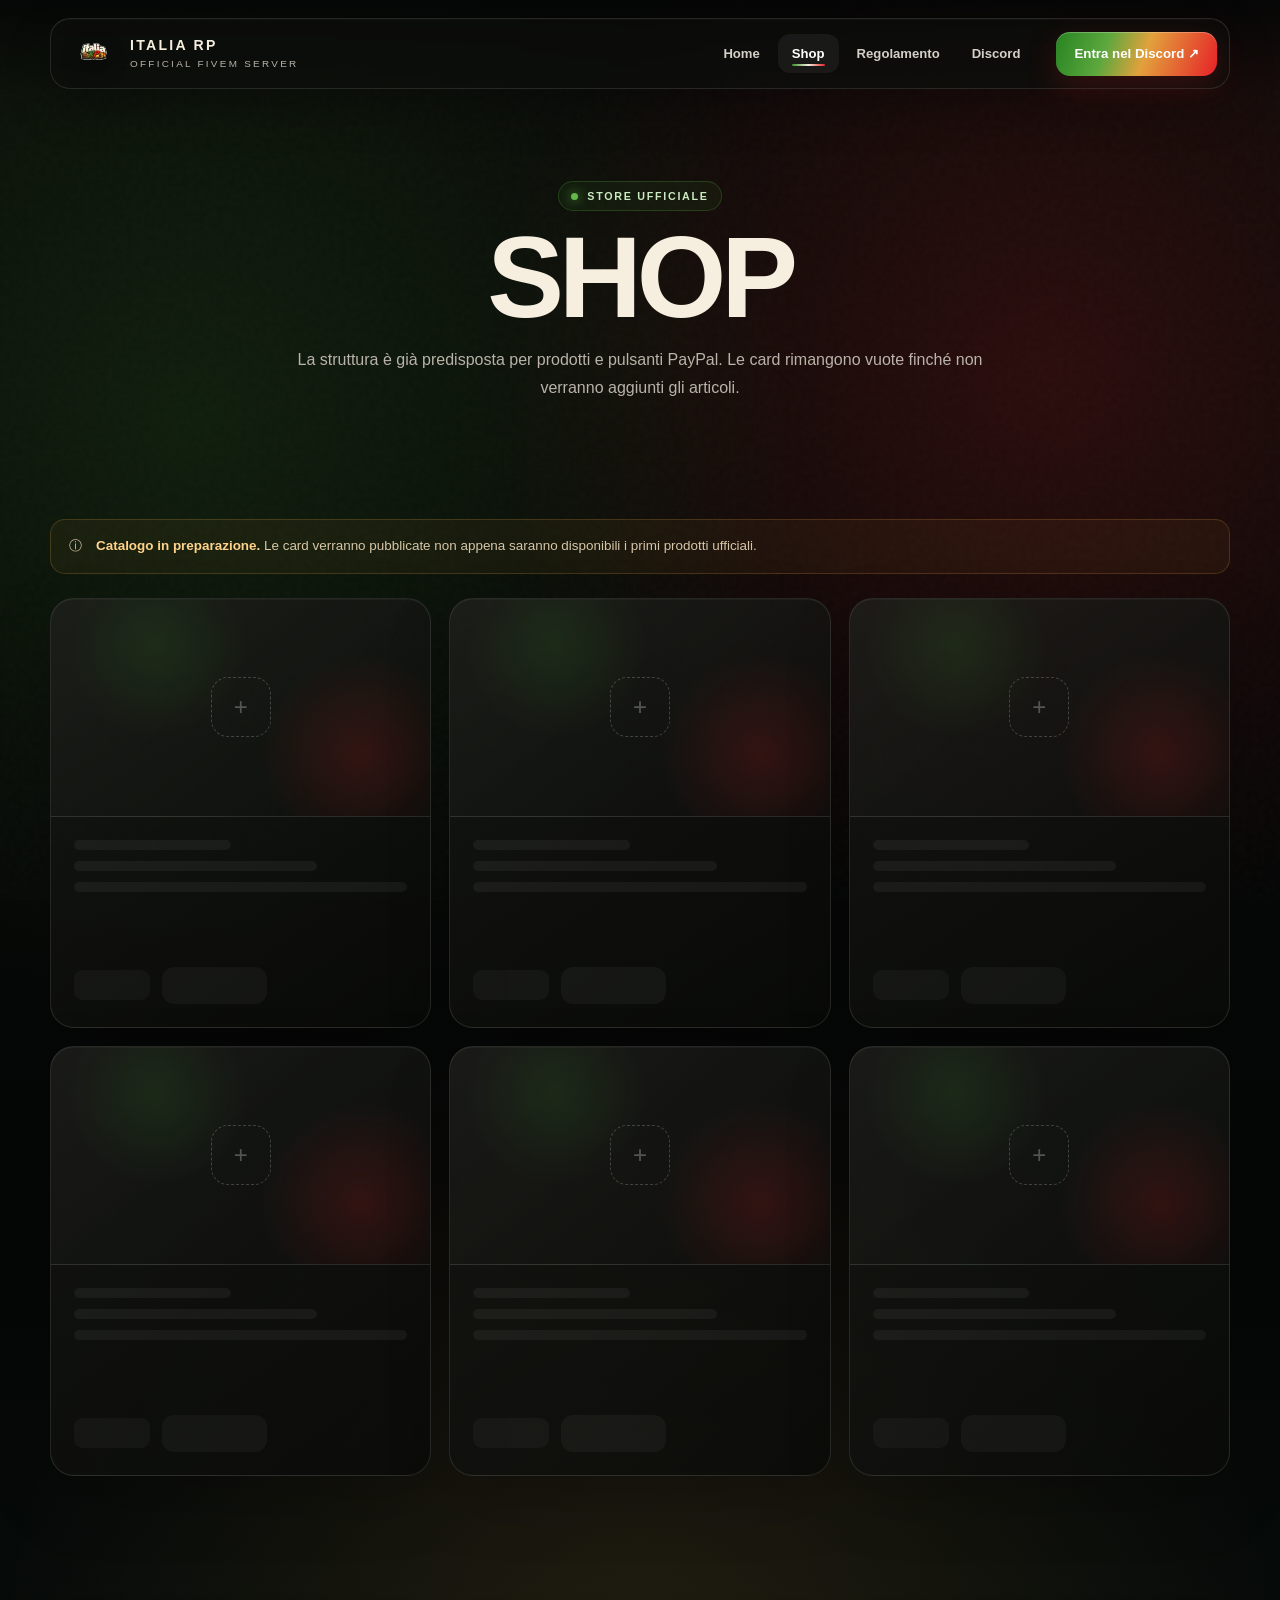
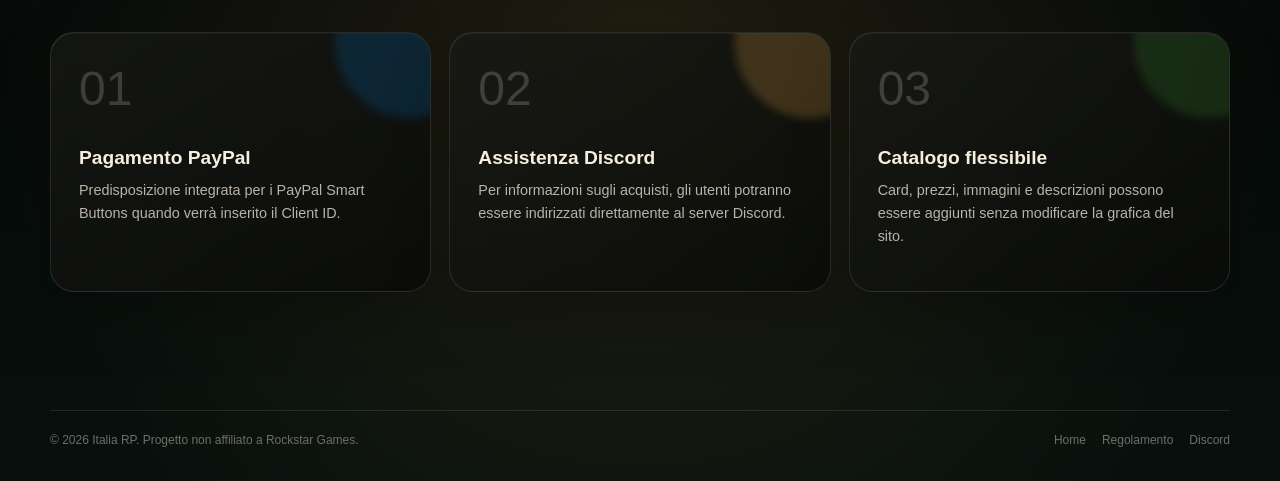
==== shop.html @ f00fcd27 "Add files via upload" ====
<!doctype html>
<html lang="it">
<head>
  <meta charset="utf-8"><meta name="viewport" content="width=device-width, initial-scale=1"><meta name="theme-color" content="#090a08">
  <meta name="description" content="Shop ufficiale Italia RP."><title>Shop — Italia RP</title>
  <link rel="icon" href="assets/img/favicon.png"><link rel="stylesheet" href="assets/css/style.css">
</head>
<body>
  <div class="noise"></div><div class="particles" data-particles></div>
  <header class="site-header"><div class="container"><nav class="navbar" aria-label="Navigazione principale">
    <a class="brand" href="index.html"><img src="assets/img/favicon.png" alt="Logo Italia RP"><span class="brand-copy"><strong>ITALIA RP</strong><span>Official FiveM Server</span></span></a>
    <div class="nav-links" data-nav-links><a class="nav-link" href="index.html">Home</a><a class="nav-link active" href="shop.html">Shop</a><a class="nav-link" href="regolamento.html">Regolamento</a><a class="nav-link" href="discord.html">Discord</a></div>
    <a class="nav-cta" data-discord-link href="#">Entra nel Discord ↗</a><button class="menu-button" data-menu-button aria-label="Apri menu" aria-expanded="false">☰</button>
  </nav></div></header>

  <main>
    <section class="page-hero"><div class="container reveal visible"><div class="eyebrow">Store ufficiale</div><h1>Shop</h1><p>La struttura è già predisposta per prodotti e pulsanti PayPal. Le card rimangono vuote finché non verranno aggiunti gli articoli.</p></div></section>
    <section class="section-tight"><div class="container">
      <div class="notice reveal"><span>ⓘ</span><div><strong>Catalogo in preparazione.</strong> Le card verranno pubblicate non appena saranno disponibili i primi prodotti ufficiali.</div></div>
      <div class="shop-grid" data-shop-grid></div>
    </div></section>
    <section class="section"><div class="container"><div class="card-grid">
      <article class="info-card reveal" style="--accent:rgba(0,112,186,.22)"><span class="number">01</span><h3>Pagamento PayPal</h3><p>Predisposizione integrata per i PayPal Smart Buttons quando verrà inserito il Client ID.</p></article>
      <article class="info-card reveal" style="--accent:rgba(227,164,68,.22)"><span class="number">02</span><h3>Assistenza Discord</h3><p>Per informazioni sugli acquisti, gli utenti potranno essere indirizzati direttamente al server Discord.</p></article>
      <article class="info-card reveal" style="--accent:rgba(61,143,45,.22)"><span class="number">03</span><h3>Catalogo flessibile</h3><p>Card, prezzi, immagini e descrizioni possono essere aggiunti senza modificare la grafica del sito.</p></article>
    </div></div></section>
  </main>

  <footer class="footer"><div class="container footer-inner"><span>© <span data-year></span> Italia RP. Progetto non affiliato a Rockstar Games.</span><div class="footer-links"><a href="index.html">Home</a><a href="regolamento.html">Regolamento</a><a data-discord-link href="#">Discord</a></div></div></footer>
  <script src="assets/js/config.js"></script><script src="assets/js/shop-data.js"></script><script src="assets/js/shop.js"></script><script src="assets/js/main.js"></script>
</body>
</html>
---- assets/css/style.css ----
:root {
  --bg: #050606;
  --bg-soft: #0c0d0b;
  --panel: rgba(19, 20, 17, 0.78);
  --panel-strong: rgba(12, 13, 11, 0.94);
  --cream: #f6eedf;
  --muted: #b9b3a9;
  --green: #3d8f2d;
  --green-light: #62b84a;
  --red: #e42327;
  --red-light: #ff4d4f;
  --gold: #e3a444;
  --gold-light: #ffd38a;
  --line: rgba(255, 255, 255, 0.11);
  --line-strong: rgba(255, 255, 255, 0.18);
  --shadow: 0 28px 80px rgba(0, 0, 0, 0.45);
  --radius: 24px;
  --max: 1180px;
}

* { box-sizing: border-box; }
html { scroll-behavior: smooth; }
body {
  margin: 0;
  min-height: 100vh;
  color: var(--cream);
  background:
    radial-gradient(circle at 15% 20%, rgba(61, 143, 45, 0.16), transparent 31%),
    radial-gradient(circle at 82% 18%, rgba(228, 35, 39, 0.16), transparent 28%),
    radial-gradient(circle at 50% 80%, rgba(227, 164, 68, 0.12), transparent 36%),
    linear-gradient(180deg, #090a08 0%, #050606 58%, #07100d 100%);
  font-family: Inter, ui-sans-serif, -apple-system, BlinkMacSystemFont, "Segoe UI", sans-serif;
  overflow-x: hidden;
}

body::before {
  content: "";
  position: fixed;
  inset: 0;
  pointer-events: none;
  z-index: -3;
  opacity: 0.16;
  background-image:
    linear-gradient(rgba(255,255,255,.022) 1px, transparent 1px),
    linear-gradient(90deg, rgba(255,255,255,.018) 1px, transparent 1px);
  background-size: 62px 62px;
  mask-image: linear-gradient(to bottom, #000, transparent 92%);
}

a { color: inherit; text-decoration: none; }
button, a { -webkit-tap-highlight-color: transparent; }
img { max-width: 100%; display: block; }

.noise {
  position: fixed;
  inset: 0;
  z-index: -1;
  pointer-events: none;
  opacity: 0.18;
  background-image: url("data:image/svg+xml,%3Csvg viewBox='0 0 180 180' xmlns='http://www.w3.org/2000/svg'%3E%3Cfilter id='n'%3E%3CfeTurbulence type='fractalNoise' baseFrequency='.82' numOctaves='3' stitchTiles='stitch'/%3E%3C/filter%3E%3Crect width='100%25' height='100%25' filter='url(%23n)' opacity='.13'/%3E%3C/svg%3E");
}

.particles {
  position: fixed;
  inset: 0;
  overflow: hidden;
  pointer-events: none;
  z-index: -2;
}

.particle {
  position: absolute;
  width: var(--size);
  height: var(--size);
  left: var(--left);
  top: 110%;
  border-radius: 50%;
  opacity: 0;
  filter: blur(.2px);
  background: var(--color);
  box-shadow: 0 0 18px var(--color);
  animation: floatParticle var(--duration) linear var(--delay) infinite;
}

@keyframes floatParticle {
  0% { transform: translate3d(0, 0, 0) scale(.55); opacity: 0; }
  10% { opacity: .42; }
  74% { opacity: .26; }
  100% { transform: translate3d(var(--drift), -125vh, 0) scale(1.1); opacity: 0; }
}

.container {
  width: min(calc(100% - 36px), var(--max));
  margin: 0 auto;
}

.site-header {
  position: sticky;
  top: 0;
  z-index: 50;
  padding: 18px 0 0;
  background: linear-gradient(to bottom, rgba(5,6,6,.9), rgba(5,6,6,.35), transparent);
  backdrop-filter: blur(12px);
}

.navbar {
  display: flex;
  align-items: center;
  gap: 22px;
  min-height: 68px;
  padding: 10px 12px 10px 18px;
  border: 1px solid var(--line);
  border-radius: 20px;
  background: rgba(13, 14, 12, 0.82);
  box-shadow: 0 18px 44px rgba(0,0,0,.28), inset 0 1px rgba(255,255,255,.03);
}

.brand {
  display: flex;
  align-items: center;
  gap: 12px;
  min-width: max-content;
}

.brand img {
  width: 49px;
  height: 49px;
  object-fit: contain;
  filter: drop-shadow(0 8px 10px rgba(0,0,0,.42));
}

.brand-copy strong {
  display: block;
  font-size: .88rem;
  letter-spacing: .16em;
  line-height: 1.1;
}

.brand-copy span {
  display: block;
  margin-top: 4px;
  color: var(--muted);
  font-size: .62rem;
  letter-spacing: .23em;
  text-transform: uppercase;
}

.nav-links {
  display: flex;
  align-items: center;
  justify-content: flex-end;
  gap: 4px;
  margin-left: auto;
}

.nav-link {
  position: relative;
  padding: 12px 14px;
  color: #d5d0c7;
  font-size: .82rem;
  font-weight: 700;
  border-radius: 12px;
  transition: .22s ease;
}

.nav-link:hover, .nav-link.active {
  color: white;
  background: rgba(255,255,255,.055);
}

.nav-link.active::after {
  content: "";
  position: absolute;
  left: 14px;
  right: 14px;
  bottom: 7px;
  height: 2px;
  border-radius: 999px;
  background: linear-gradient(90deg, var(--green), var(--cream), var(--red));
}

.nav-cta, .button-primary {
  display: inline-flex;
  align-items: center;
  justify-content: center;
  gap: 9px;
  min-height: 44px;
  padding: 0 18px;
  border: 0;
  border-radius: 14px;
  color: #fff;
  font-weight: 800;
  font-size: .83rem;
  background: linear-gradient(110deg, #278321 0%, #5ca83e 31%, #e2a13c 55%, #e62128 100%);
  box-shadow: 0 10px 32px rgba(228,35,39,.2), inset 0 1px rgba(255,255,255,.25);
  cursor: pointer;
  transition: transform .22s ease, filter .22s ease, box-shadow .22s ease;
}

.nav-cta:hover, .button-primary:hover {
  transform: translateY(-2px);
  filter: saturate(1.12) brightness(1.06);
  box-shadow: 0 15px 38px rgba(228,35,39,.25), 0 8px 24px rgba(61,143,45,.16);
}

.menu-button {
  display: none;
  margin-left: auto;
  width: 44px;
  height: 44px;
  border: 1px solid var(--line);
  border-radius: 13px;
  color: white;
  background: rgba(255,255,255,.05);
  cursor: pointer;
}

.hero {
  min-height: 690px;
  display: grid;
  align-items: center;
  padding: 74px 0 76px;
}

.hero-grid {
  display: grid;
  grid-template-columns: 1.03fr .97fr;
  align-items: center;
  gap: 70px;
}

.eyebrow {
  display: inline-flex;
  align-items: center;
  gap: 9px;
  width: max-content;
  margin-bottom: 19px;
  padding: 8px 12px;
  border-radius: 999px;
  border: 1px solid rgba(98,184,74,.24);
  color: #cbe9c2;
  background: rgba(61,143,45,.09);
  text-transform: uppercase;
  letter-spacing: .16em;
  font-size: .67rem;
  font-weight: 800;
}

.eyebrow::before {
  content: "";
  width: 7px;
  height: 7px;
  border-radius: 50%;
  background: var(--green-light);
  box-shadow: 0 0 12px var(--green-light);
}

.hero h1, .page-hero h1 {
  margin: 0;
  text-transform: uppercase;
  letter-spacing: -.045em;
  font-family: Impact, Haettenschweiler, "Arial Narrow Bold", sans-serif;
  font-size: clamp(4rem, 8.4vw, 7.8rem);
  line-height: .82;
}

.hero h1 .italia {
  display: block;
  color: var(--cream);
  text-shadow: 0 5px 0 rgba(0,0,0,.35), 0 0 42px rgba(246,238,223,.09);
}

.hero h1 .roleplay {
  display: block;
  width: max-content;
  margin-top: 12px;
  color: transparent;
  background: linear-gradient(96deg, var(--green-light) 0 35%, var(--gold-light) 48%, var(--red-light) 64% 100%);
  -webkit-background-clip: text;
  background-clip: text;
  filter: drop-shadow(0 14px 28px rgba(0,0,0,.38));
}

.hero-description {
  max-width: 620px;
  margin: 26px 0 0;
  color: #c8c2b7;
  line-height: 1.78;
  font-size: 1rem;
}

.hero-actions {
  display: flex;
  align-items: center;
  flex-wrap: wrap;
  gap: 12px;
  margin-top: 31px;
}

.button-secondary {
  display: inline-flex;
  align-items: center;
  justify-content: center;
  gap: 9px;
  min-height: 46px;
  padding: 0 18px;
  border: 1px solid var(--line-strong);
  border-radius: 14px;
  color: #f4eee4;
  font-weight: 800;
  font-size: .84rem;
  background: rgba(255,255,255,.045);
  backdrop-filter: blur(10px);
  transition: .22s ease;
}

.button-secondary:hover {
  transform: translateY(-2px);
  border-color: rgba(255,255,255,.27);
  background: rgba(255,255,255,.075);
}

.hero-tags {
  display: flex;
  flex-wrap: wrap;
  gap: 9px;
  margin-top: 27px;
}

.hero-tag {
  padding: 8px 11px;
  border: 1px solid var(--line);
  border-radius: 10px;
  color: #a9a398;
  background: rgba(255,255,255,.025);
  font-size: .72rem;
  font-weight: 700;
}

.logo-stage {
  position: relative;
  min-height: 510px;
  display: grid;
  place-items: center;
}

.logo-stage::before, .logo-stage::after {
  content: "";
  position: absolute;
  border-radius: 50%;
  filter: blur(14px);
}

.logo-stage::before {
  width: 420px;
  height: 420px;
  background: conic-gradient(from 220deg, rgba(61,143,45,.4), rgba(227,164,68,.16), rgba(228,35,39,.38), rgba(61,143,45,.4));
  animation: rotateAura 17s linear infinite;
}
.logo-stage::after {
  width: 360px;
  height: 360px;
  background: rgba(0,0,0,.68);
  filter: blur(2px);
}

@keyframes rotateAura { to { transform: rotate(1turn); } }

.logo-card {
  position: relative;
  z-index: 2;
  width: min(100%, 510px);
  padding: 38px 25px 30px;
  border: 1px solid rgba(255,255,255,.15);
  border-radius: 38px;
  background: linear-gradient(145deg, rgba(29,30,25,.82), rgba(9,10,8,.91));
  box-shadow: var(--shadow), inset 0 1px rgba(255,255,255,.08);
  transform: rotate(1.4deg);
}

.logo-card::before {
  content: "";
  position: absolute;
  inset: 11px;
  border: 1px solid rgba(255,255,255,.05);
  border-radius: 30px;
  pointer-events: none;
}

.logo-card img {
  width: 100%;
  filter: drop-shadow(0 28px 24px rgba(0,0,0,.55));
  transform: rotate(-1.4deg);
}

.scroll-cue {
  display: flex;
  flex-direction: column;
  align-items: center;
  gap: 7px;
  margin-top: 30px;
  color: #6e6c66;
  font-size: .62rem;
  letter-spacing: .18em;
  text-transform: uppercase;
}

.scroll-cue::before {
  content: "";
  width: 20px;
  height: 32px;
  border: 1px solid rgba(255,255,255,.2);
  border-radius: 14px;
}

.section { padding: 92px 0; }
.section-tight { padding: 64px 0; }

.section-heading {
  max-width: 720px;
  margin-bottom: 34px;
}

.section-heading.center { margin-left: auto; margin-right: auto; text-align: center; }

.kicker {
  color: var(--gold-light);
  text-transform: uppercase;
  letter-spacing: .18em;
  font-size: .7rem;
  font-weight: 900;
}

.section-heading h2 {
  margin: 11px 0 0;
  font-size: clamp(2.2rem, 4vw, 4.3rem);
  line-height: .98;
  letter-spacing: -.045em;
}

.section-heading p {
  margin: 17px 0 0;
  color: var(--muted);
  line-height: 1.7;
}

.card-grid {
  display: grid;
  grid-template-columns: repeat(3, 1fr);
  gap: 18px;
}

.info-card, .shop-card, .empty-rule-panel, .discord-panel {
  position: relative;
  overflow: hidden;
  border: 1px solid var(--line);
  border-radius: var(--radius);
  background: linear-gradient(145deg, rgba(24,25,21,.78), rgba(10,11,9,.84));
  box-shadow: 0 24px 62px rgba(0,0,0,.22), inset 0 1px rgba(255,255,255,.04);
}

.info-card {
  min-height: 260px;
  padding: 28px;
}

.info-card::before {
  content: "";
  position: absolute;
  width: 150px;
  height: 150px;
  top: -65px;
  right: -55px;
  border-radius: 50%;
  background: var(--accent, rgba(61,143,45,.22));
  filter: blur(4px);
}

.info-card .number {
  color: rgba(255,255,255,.18);
  font-family: Impact, sans-serif;
  font-size: 3rem;
}

.info-card h3 { margin: 31px 0 10px; font-size: 1.2rem; }
.info-card p { margin: 0; color: var(--muted); line-height: 1.62; font-size: .9rem; }

.banner {
  position: relative;
  overflow: hidden;
  display: grid;
  grid-template-columns: 1fr auto;
  align-items: center;
  gap: 40px;
  min-height: 265px;
  padding: 45px;
  border-radius: 30px;
  border: 1px solid rgba(255,255,255,.14);
  background:
    linear-gradient(110deg, rgba(45,124,34,.22), rgba(18,20,16,.94) 32%, rgba(18,20,16,.94) 67%, rgba(228,35,39,.18)),
    radial-gradient(circle at 50% 50%, rgba(227,164,68,.15), transparent 38%);
  box-shadow: var(--shadow), inset 0 1px rgba(255,255,255,.05);
}

.banner::after {
  content: "ITALIA RP";
  position: absolute;
  right: -10px;
  bottom: -34px;
  color: rgba(255,255,255,.025);
  font-family: Impact, sans-serif;
  font-size: 8rem;
  white-space: nowrap;
}

.banner h2 { margin: 0; max-width: 760px; font-size: clamp(2.2rem, 4.8vw, 4.7rem); line-height: .95; letter-spacing: -.04em; }
.banner p { max-width: 690px; color: var(--muted); line-height: 1.65; }

.page-hero {
  padding: 92px 0 54px;
  text-align: center;
}

.page-hero .eyebrow { margin-left: auto; margin-right: auto; }
.page-hero h1 { font-size: clamp(3.8rem, 9vw, 7.2rem); }
.page-hero p { max-width: 710px; margin: 22px auto 0; color: var(--muted); line-height: 1.7; }

.shop-grid {
  display: grid;
  grid-template-columns: repeat(3, 1fr);
  gap: 18px;
}

.shop-card {
  min-height: 430px;
  display: flex;
  flex-direction: column;
}

.shop-card-media {
  min-height: 218px;
  display: grid;
  place-items: center;
  border-bottom: 1px solid var(--line);
  background:
    radial-gradient(circle at 28% 22%, rgba(61,143,45,.15), transparent 28%),
    radial-gradient(circle at 82% 72%, rgba(228,35,39,.16), transparent 29%),
    linear-gradient(140deg, rgba(255,255,255,.025), transparent);
}

.shop-card-media img { width: 73%; max-height: 185px; object-fit: contain; filter: drop-shadow(0 18px 18px rgba(0,0,0,.4)); }
.shop-card-body { flex: 1; display: flex; flex-direction: column; padding: 23px; }
.shop-card-category { color: var(--green-light); font-size: .65rem; font-weight: 900; text-transform: uppercase; letter-spacing: .16em; }
.shop-card h3 { margin: 9px 0 8px; font-size: 1.18rem; }
.shop-card p { margin: 0; color: var(--muted); line-height: 1.58; font-size: .84rem; }
.shop-card-footer { display: flex; align-items: center; gap: 12px; margin-top: auto; padding-top: 24px; }
.shop-price { margin-right: auto; font-weight: 900; font-size: 1.1rem; }
.paypal-slot { min-width: 138px; }

.shop-placeholder .shop-card-media::before {
  content: "+";
  display: grid;
  place-items: center;
  width: 58px;
  height: 58px;
  border: 1px dashed rgba(255,255,255,.2);
  border-radius: 17px;
  color: rgba(255,255,255,.28);
  font-size: 1.5rem;
}
.shop-placeholder .shop-card-body { opacity: .34; }
.placeholder-line { height: 10px; border-radius: 999px; background: rgba(255,255,255,.15); margin-bottom: 11px; }
.placeholder-line.short { width: 47%; }
.placeholder-line.medium { width: 73%; }
.placeholder-price { width: 76px; height: 30px; border-radius: 9px; background: rgba(255,255,255,.11); }
.placeholder-button { width: 105px; height: 37px; border-radius: 12px; background: rgba(255,255,255,.12); }

.notice {
  display: flex;
  align-items: flex-start;
  gap: 14px;
  margin-bottom: 24px;
  padding: 16px 18px;
  border: 1px solid rgba(227,164,68,.21);
  border-radius: 15px;
  color: #d7c7a8;
  background: rgba(227,164,68,.055);
  font-size: .84rem;
  line-height: 1.55;
}
.notice strong { color: var(--gold-light); }

.empty-rule-panel {
  min-height: 490px;
  padding: 34px;
}

.empty-rule-panel::before {
  content: "REGOLAMENTO";
  position: absolute;
  right: -4px;
  bottom: -18px;
  color: rgba(255,255,255,.018);
  font-family: Impact, sans-serif;
  font-size: clamp(5rem, 11vw, 10rem);
}

.rule-toolbar {
  display: flex;
  align-items: center;
  gap: 8px;
  padding-bottom: 20px;
  border-bottom: 1px solid var(--line);
}

.rule-toolbar span {
  width: 9px;
  height: 9px;
  border-radius: 50%;
  background: rgba(255,255,255,.14);
}
.rule-toolbar span:nth-child(1) { background: var(--red); }
.rule-toolbar span:nth-child(2) { background: var(--gold); }
.rule-toolbar span:nth-child(3) { background: var(--green); }

.rule-empty-state {
  min-height: 390px;
  display: grid;
  place-items: center;
  color: rgba(255,255,255,.22);
  text-transform: uppercase;
  letter-spacing: .22em;
  font-size: .72rem;
  text-align: center;
}

.discord-wrap { padding-bottom: 92px; }
.discord-panel {
  min-height: 530px;
  display: grid;
  place-items: center;
  padding: 50px 22px;
  text-align: center;
  background:
    radial-gradient(circle at 50% 40%, rgba(227,164,68,.14), transparent 28%),
    radial-gradient(circle at 26% 30%, rgba(61,143,45,.16), transparent 25%),
    radial-gradient(circle at 78% 70%, rgba(228,35,39,.17), transparent 28%),
    linear-gradient(145deg, rgba(25,26,22,.9), rgba(7,8,7,.95));
}

.discord-content { position: relative; z-index: 2; max-width: 760px; }
.discord-logo { width: min(270px, 55vw); margin: 0 auto 24px; filter: drop-shadow(0 22px 24px rgba(0,0,0,.52)); }
.discord-panel h2 { margin: 0; font-size: clamp(2.5rem, 6.5vw, 5.8rem); line-height: .93; letter-spacing: -.05em; }
.discord-panel h2 span { color: transparent; background: linear-gradient(90deg, var(--green-light), var(--gold-light), var(--red-light)); -webkit-background-clip: text; background-clip: text; }
.discord-panel p { max-width: 630px; margin: 20px auto 26px; color: var(--muted); line-height: 1.7; }

.footer {
  padding: 26px 0 34px;
  color: #6f6d67;
  font-size: .75rem;
}
.footer-inner { display: flex; align-items: center; justify-content: space-between; gap: 20px; padding-top: 22px; border-top: 1px solid var(--line); }
.footer-links { display: flex; gap: 16px; }
.footer a:hover { color: #c7c0b5; }

.reveal { opacity: 0; transform: translateY(24px); transition: opacity .75s ease, transform .75s ease; }
.reveal.visible { opacity: 1; transform: translateY(0); }

@media (max-width: 960px) {
  .hero-grid { grid-template-columns: 1fr; gap: 36px; }
  .hero { padding-top: 62px; }
  .hero-copy { text-align: center; }
  .eyebrow, .hero h1 .roleplay { margin-left: auto; margin-right: auto; }
  .hero-description { margin-left: auto; margin-right: auto; }
  .hero-actions, .hero-tags { justify-content: center; }
  .logo-stage { min-height: 420px; }
  .logo-stage::before { width: 350px; height: 350px; }
  .logo-stage::after { width: 305px; height: 305px; }
  .logo-card { max-width: 440px; }
  .card-grid, .shop-grid { grid-template-columns: repeat(2, 1fr); }
  .banner { grid-template-columns: 1fr; }
  .banner .button-primary { width: max-content; }
}

@media (max-width: 760px) {
  .site-header { padding-top: 10px; }
  .navbar { min-height: 60px; padding: 7px 8px 7px 13px; }
  .brand img { width: 43px; height: 43px; }
  .brand-copy strong { font-size: .78rem; }
  .brand-copy span { font-size: .54rem; }
  .menu-button { display: grid; place-items: center; }
  .nav-cta { display: none; }
  .nav-links {
    position: absolute;
    top: 78px;
    left: 18px;
    right: 18px;
    display: grid;
    gap: 5px;
    padding: 10px;
    border: 1px solid var(--line);
    border-radius: 18px;
    background: rgba(9,10,8,.97);
    box-shadow: var(--shadow);
    opacity: 0;
    visibility: hidden;
    transform: translateY(-8px);
    transition: .2s ease;
  }
  .nav-links.open { opacity: 1; visibility: visible; transform: none; }
  .nav-link { padding: 13px; }
  .hero { min-height: auto; padding: 58px 0 54px; }
  .hero h1 { font-size: clamp(3.5rem, 18vw, 5.7rem); }
  .logo-stage { min-height: 340px; }
  .logo-stage::before { width: 280px; height: 280px; }
  .logo-stage::after { width: 245px; height: 245px; }
  .logo-card { padding: 25px 16px 20px; border-radius: 28px; }
  .section { padding: 69px 0; }
  .card-grid, .shop-grid { grid-template-columns: 1fr; }
  .banner { padding: 31px 25px; }
  .page-hero { padding-top: 66px; }
  .empty-rule-panel { min-height: 390px; padding: 22px; }
  .rule-empty-state { min-height: 295px; }
  .footer-inner { flex-direction: column; align-items: flex-start; }
}

@media (prefers-reduced-motion: reduce) {
  *, *::before, *::after { animation-duration: .01ms !important; animation-iteration-count: 1 !important; scroll-behavior: auto !important; transition-duration: .01ms !important; }
}
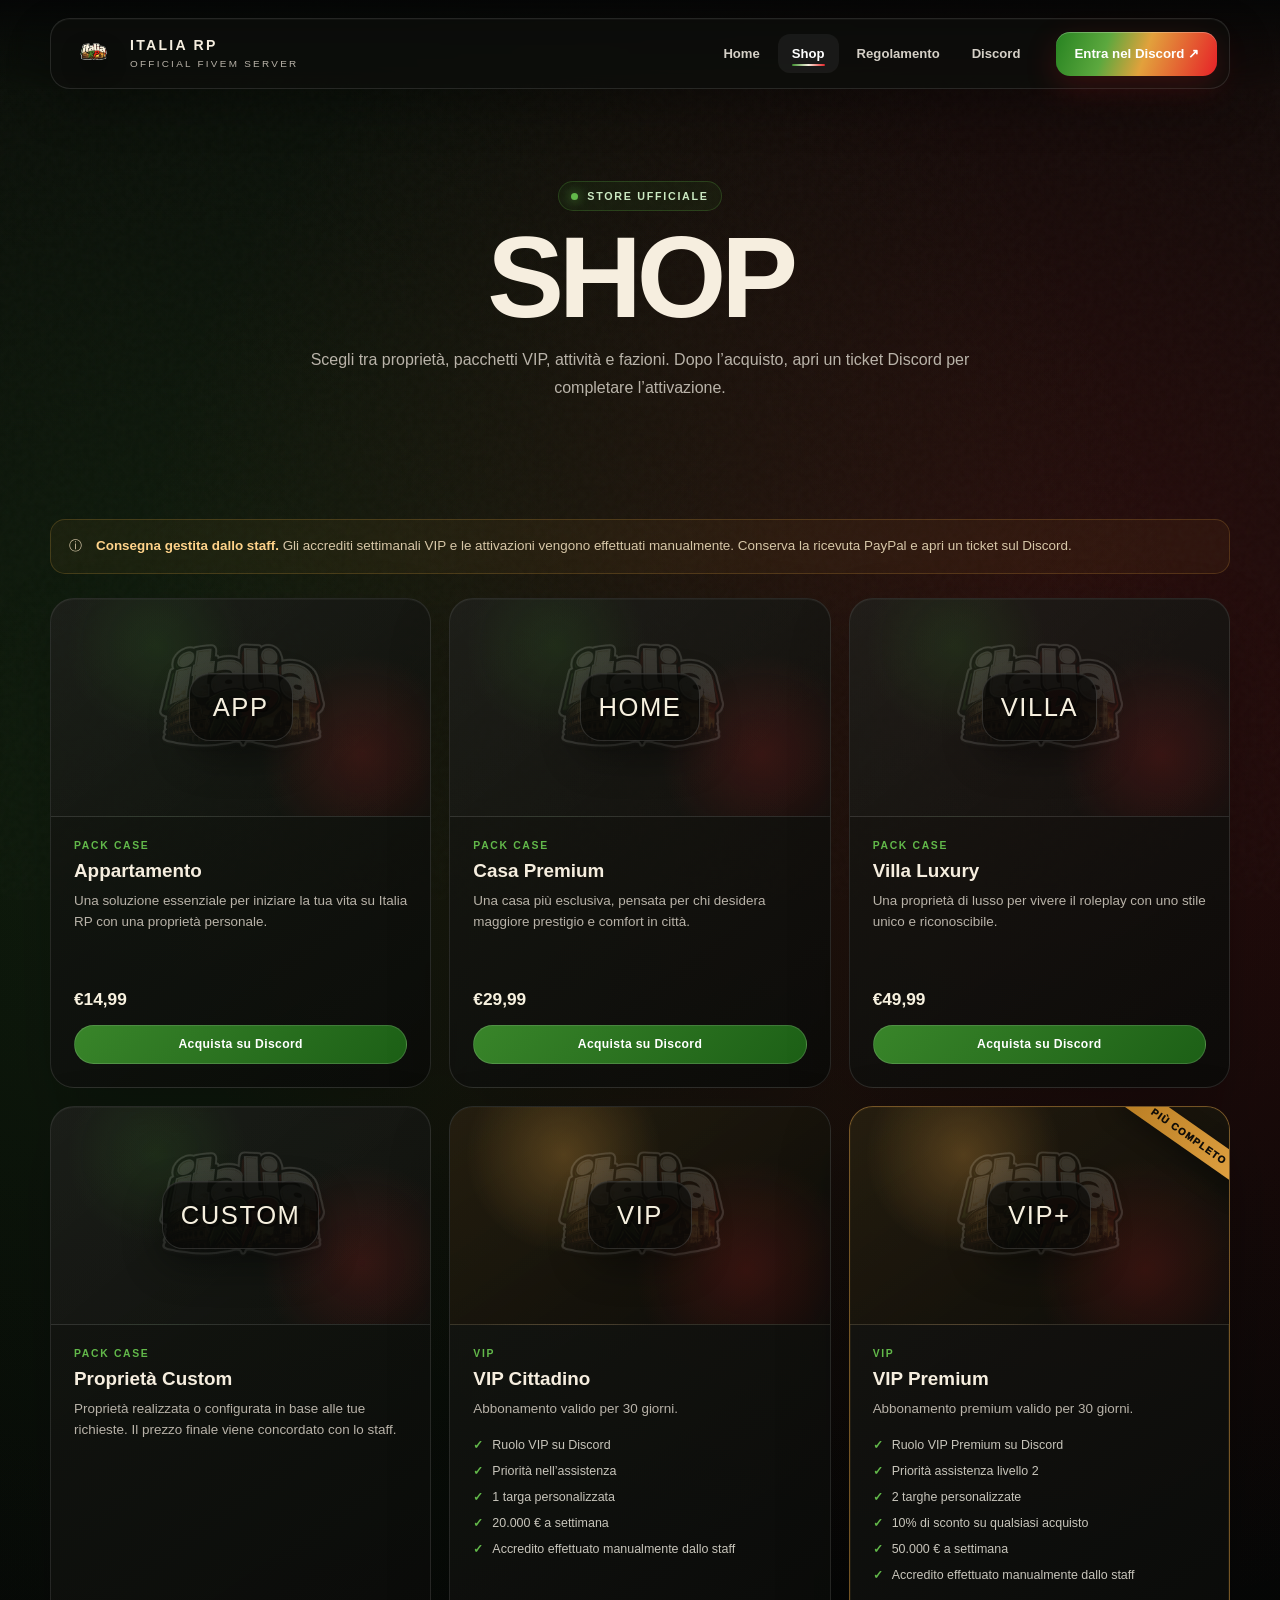
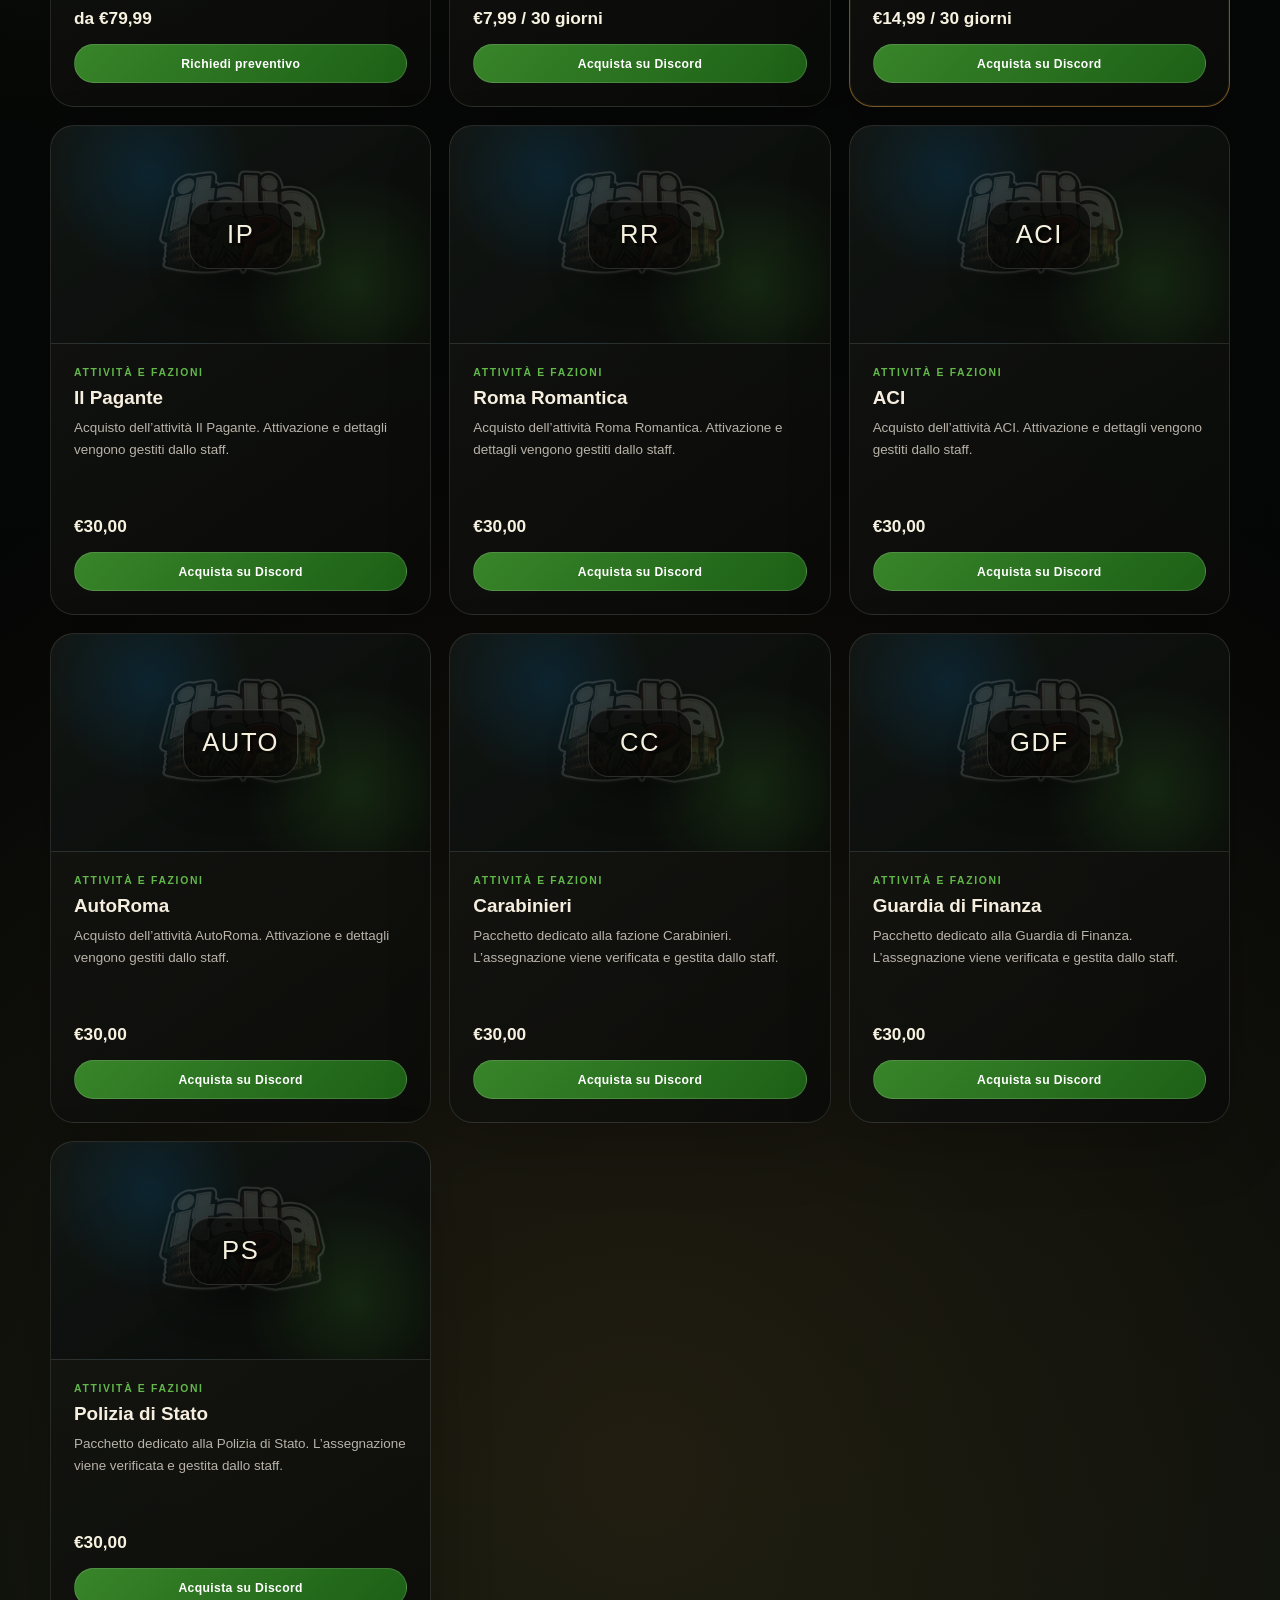
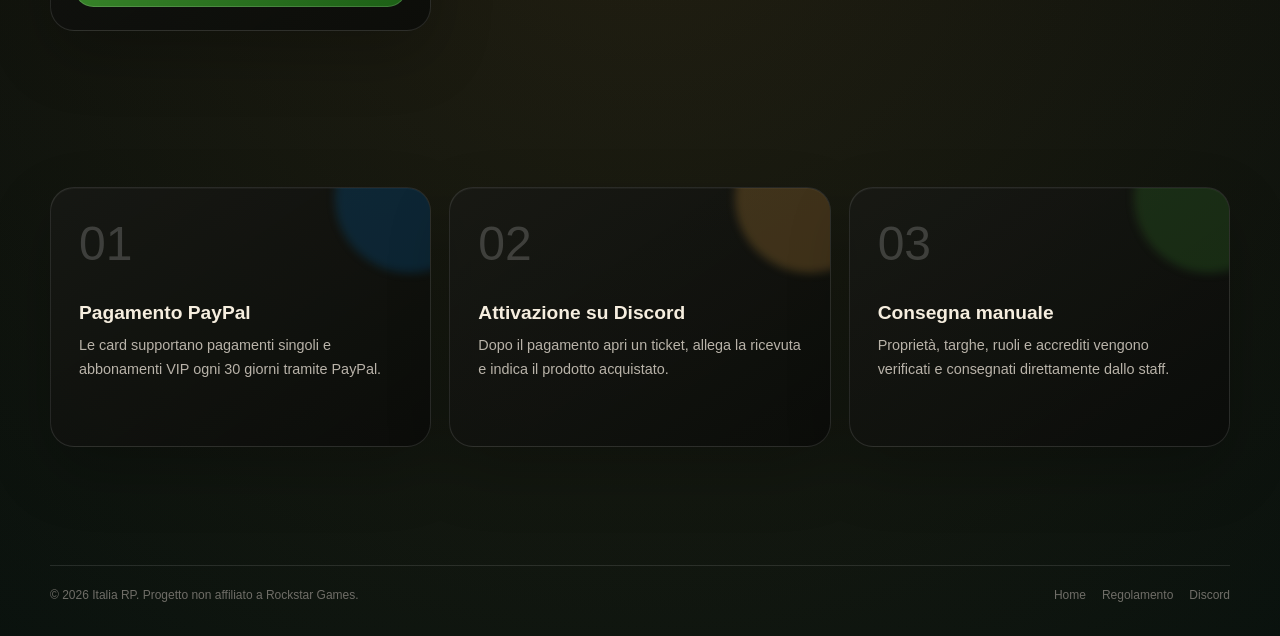
==== commit f1b57ec4: "Add files via upload" ====
--- a/shop.html
+++ b/shop.html
@@ -14,15 +14,15 @@
   </nav></div></header>
 
   <main>
-    <section class="page-hero"><div class="container reveal visible"><div class="eyebrow">Store ufficiale</div><h1>Shop</h1><p>La struttura è già predisposta per prodotti e pulsanti PayPal. Le card rimangono vuote finché non verranno aggiunti gli articoli.</p></div></section>
+    <section class="page-hero"><div class="container reveal visible"><div class="eyebrow">Store ufficiale</div><h1>Shop</h1><p>Scegli tra proprietà, pacchetti VIP, attività e fazioni. Dopo l’acquisto, apri un ticket Discord per completare l’attivazione.</p></div></section>
     <section class="section-tight"><div class="container">
-      <div class="notice reveal"><span>ⓘ</span><div><strong>Catalogo in preparazione.</strong> Le card verranno pubblicate non appena saranno disponibili i primi prodotti ufficiali.</div></div>
+      <div class="notice reveal"><span>ⓘ</span><div><strong>Consegna gestita dallo staff.</strong> Gli accrediti settimanali VIP e le attivazioni vengono effettuati manualmente. Conserva la ricevuta PayPal e apri un ticket sul Discord.</div></div>
       <div class="shop-grid" data-shop-grid></div>
     </div></section>
     <section class="section"><div class="container"><div class="card-grid">
-      <article class="info-card reveal" style="--accent:rgba(0,112,186,.22)"><span class="number">01</span><h3>Pagamento PayPal</h3><p>Predisposizione integrata per i PayPal Smart Buttons quando verrà inserito il Client ID.</p></article>
-      <article class="info-card reveal" style="--accent:rgba(227,164,68,.22)"><span class="number">02</span><h3>Assistenza Discord</h3><p>Per informazioni sugli acquisti, gli utenti potranno essere indirizzati direttamente al server Discord.</p></article>
-      <article class="info-card reveal" style="--accent:rgba(61,143,45,.22)"><span class="number">03</span><h3>Catalogo flessibile</h3><p>Card, prezzi, immagini e descrizioni possono essere aggiunti senza modificare la grafica del sito.</p></article>
+      <article class="info-card reveal" style="--accent:rgba(0,112,186,.22)"><span class="number">01</span><h3>Pagamento PayPal</h3><p>Le card supportano pagamenti singoli e abbonamenti VIP ogni 30 giorni tramite PayPal.</p></article>
+      <article class="info-card reveal" style="--accent:rgba(227,164,68,.22)"><span class="number">02</span><h3>Attivazione su Discord</h3><p>Dopo il pagamento apri un ticket, allega la ricevuta e indica il prodotto acquistato.</p></article>
+      <article class="info-card reveal" style="--accent:rgba(61,143,45,.22)"><span class="number">03</span><h3>Consegna manuale</h3><p>Proprietà, targhe, ruoli e accrediti vengono verificati e consegnati direttamente dallo staff.</p></article>
     </div></div></section>
   </main>
 
--- a/assets/css/style.css
+++ b/assets/css/style.css
@@ -727,3 +727,142 @@
 @media (prefers-reduced-motion: reduce) {
   *, *::before, *::after { animation-duration: .01ms !important; animation-iteration-count: 1 !important; scroll-behavior: auto !important; transition-duration: .01ms !important; }
 }
+
+/* Shop Italia RP — catalogo prodotti */
+.shop-card {
+  min-height: 490px;
+}
+
+.shop-card.is-featured {
+  border-color: rgba(227,164,68,.48);
+  box-shadow: 0 28px 70px rgba(0,0,0,.3), 0 0 0 1px rgba(227,164,68,.08) inset;
+}
+
+.shop-ribbon {
+  position: absolute;
+  z-index: 4;
+  top: 17px;
+  right: -38px;
+  width: 156px;
+  padding: 7px 10px;
+  transform: rotate(35deg);
+  text-align: center;
+  background: linear-gradient(90deg, #b87c22, #e3a444);
+  color: #100d08;
+  font-size: .62rem;
+  font-weight: 950;
+  text-transform: uppercase;
+  letter-spacing: .12em;
+  box-shadow: 0 8px 22px rgba(0,0,0,.32);
+}
+
+.product-mark {
+  position: absolute;
+  z-index: 2;
+  display: grid;
+  place-items: center;
+  min-width: 104px;
+  min-height: 68px;
+  padding: 12px 18px;
+  border: 1px solid rgba(255,255,255,.14);
+  border-radius: 21px;
+  background: rgba(7,8,6,.72);
+  box-shadow: 0 16px 38px rgba(0,0,0,.42), inset 0 1px rgba(255,255,255,.06);
+  color: #f6f0df;
+  font-family: Impact, Haettenschweiler, 'Arial Narrow Bold', sans-serif;
+  font-size: 1.6rem;
+  letter-spacing: .06em;
+  text-shadow: 3px 3px 0 rgba(0,0,0,.45);
+}
+
+.shop-card-media {
+  position: relative;
+  isolation: isolate;
+}
+
+.shop-card-media img {
+  width: 88%;
+  opacity: .14;
+  filter: saturate(.7) blur(.2px);
+  transform: scale(1.12);
+}
+
+.category-vip .shop-card-media {
+  background:
+    radial-gradient(circle at 30% 22%, rgba(227,164,68,.27), transparent 31%),
+    radial-gradient(circle at 78% 75%, rgba(228,35,39,.17), transparent 33%),
+    linear-gradient(145deg, rgba(49,36,13,.55), rgba(12,12,9,.96));
+}
+
+.category-attivita-e-fazioni .shop-card-media {
+  background:
+    radial-gradient(circle at 26% 23%, rgba(0,112,186,.18), transparent 31%),
+    radial-gradient(circle at 80% 73%, rgba(61,143,45,.2), transparent 32%),
+    linear-gradient(145deg, rgba(17,24,21,.7), rgba(9,10,8,.96));
+}
+
+.shop-features {
+  display: grid;
+  gap: 8px;
+  margin: 17px 0 0;
+  padding: 0;
+  list-style: none;
+}
+
+.shop-features li {
+  position: relative;
+  padding-left: 19px;
+  color: #c8c5bb;
+  font-size: .78rem;
+  line-height: 1.45;
+}
+
+.shop-features li::before {
+  content: "✓";
+  position: absolute;
+  left: 0;
+  top: 0;
+  color: var(--green-light);
+  font-weight: 900;
+}
+
+.shop-card-footer {
+  flex-wrap: wrap;
+}
+
+.shop-price {
+  min-width: 100%;
+  margin: 0 0 3px;
+  color: #f7f1df;
+  font-size: 1.08rem;
+}
+
+.shop-action {
+  display: inline-flex;
+  align-items: center;
+  justify-content: center;
+  width: 100%;
+  min-height: 39px;
+  padding: 9px 14px;
+  border: 1px solid rgba(255,255,255,.14);
+  border-radius: 999px;
+  background: linear-gradient(135deg, rgba(61,143,45,.92), rgba(31,104,24,.92));
+  color: white;
+  font-size: .76rem;
+  font-weight: 900;
+  letter-spacing: .03em;
+  text-align: center;
+  transition: transform .18s ease, filter .18s ease, border-color .18s ease;
+}
+
+.shop-action:hover {
+  transform: translateY(-2px);
+  filter: brightness(1.08);
+  border-color: rgba(255,255,255,.28);
+}
+
+.paypal-slot {
+  width: 100%;
+  min-width: 0;
+  min-height: 39px;
+}
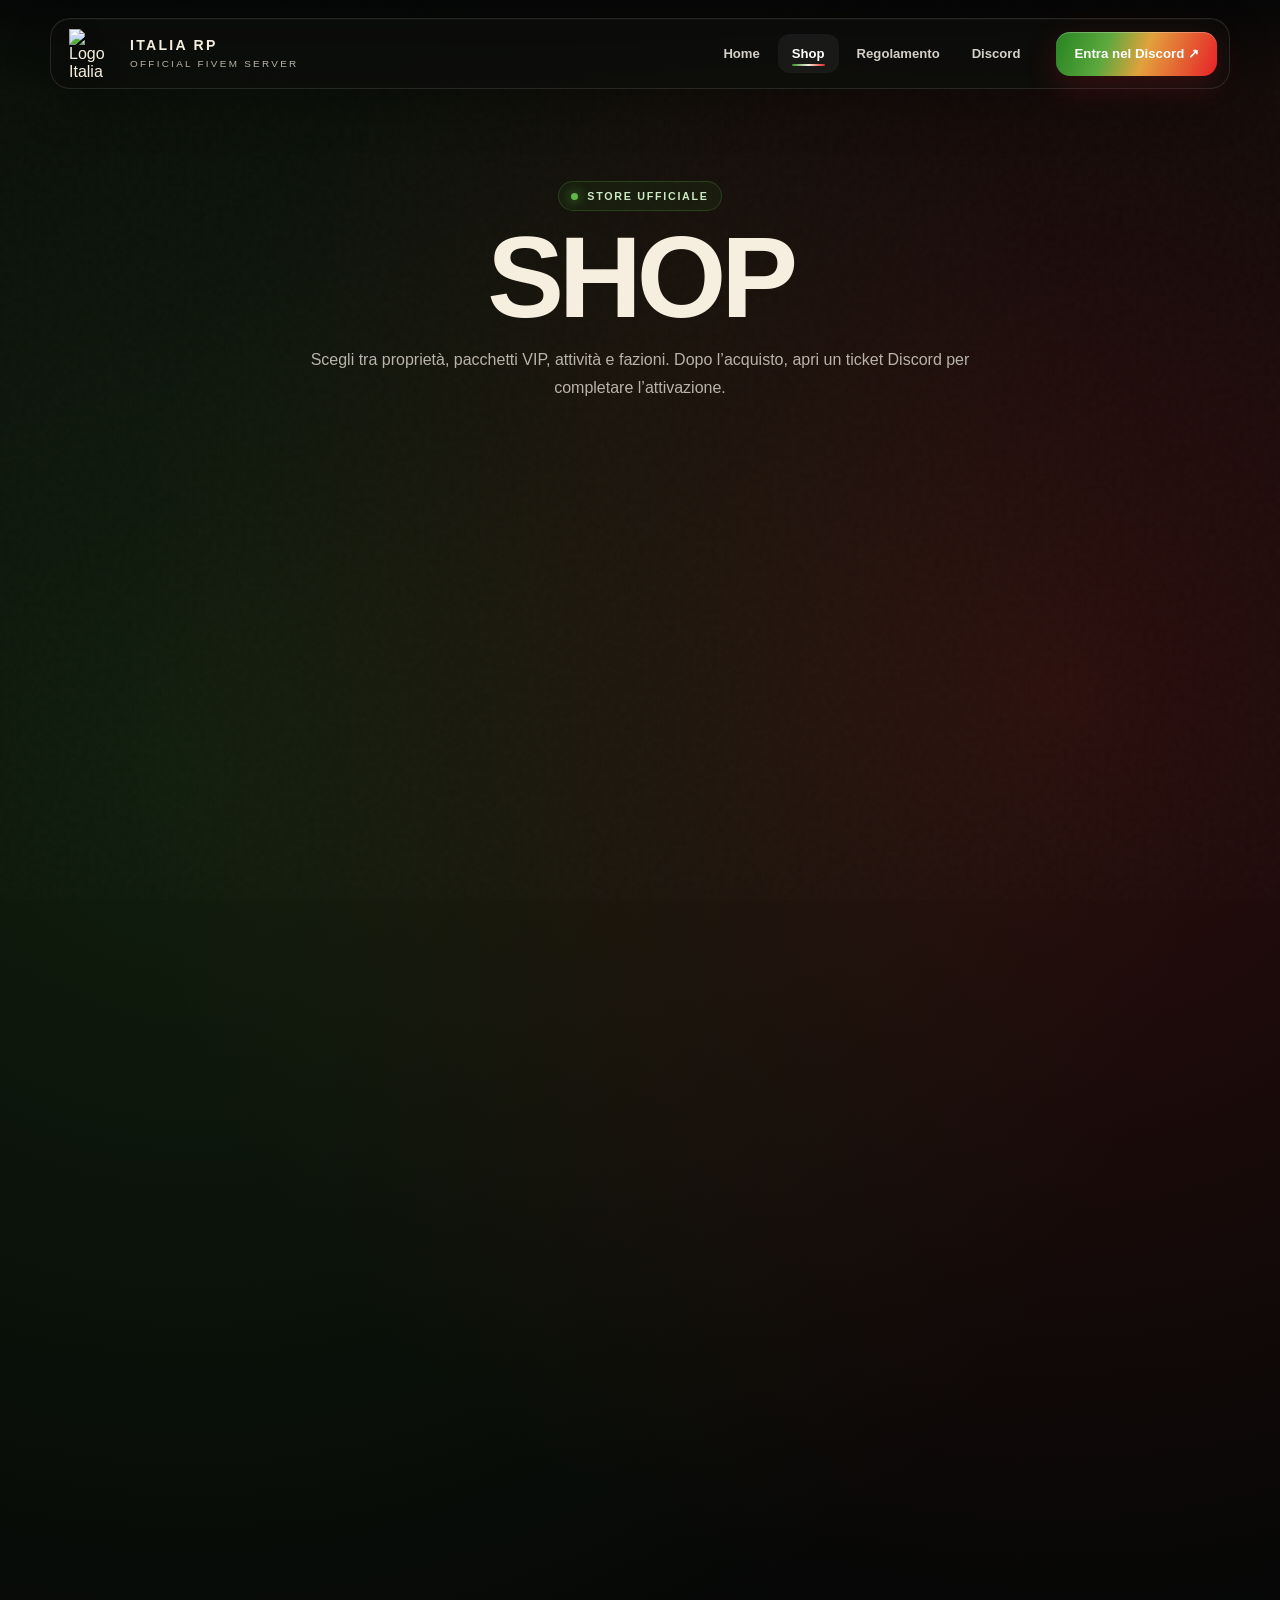
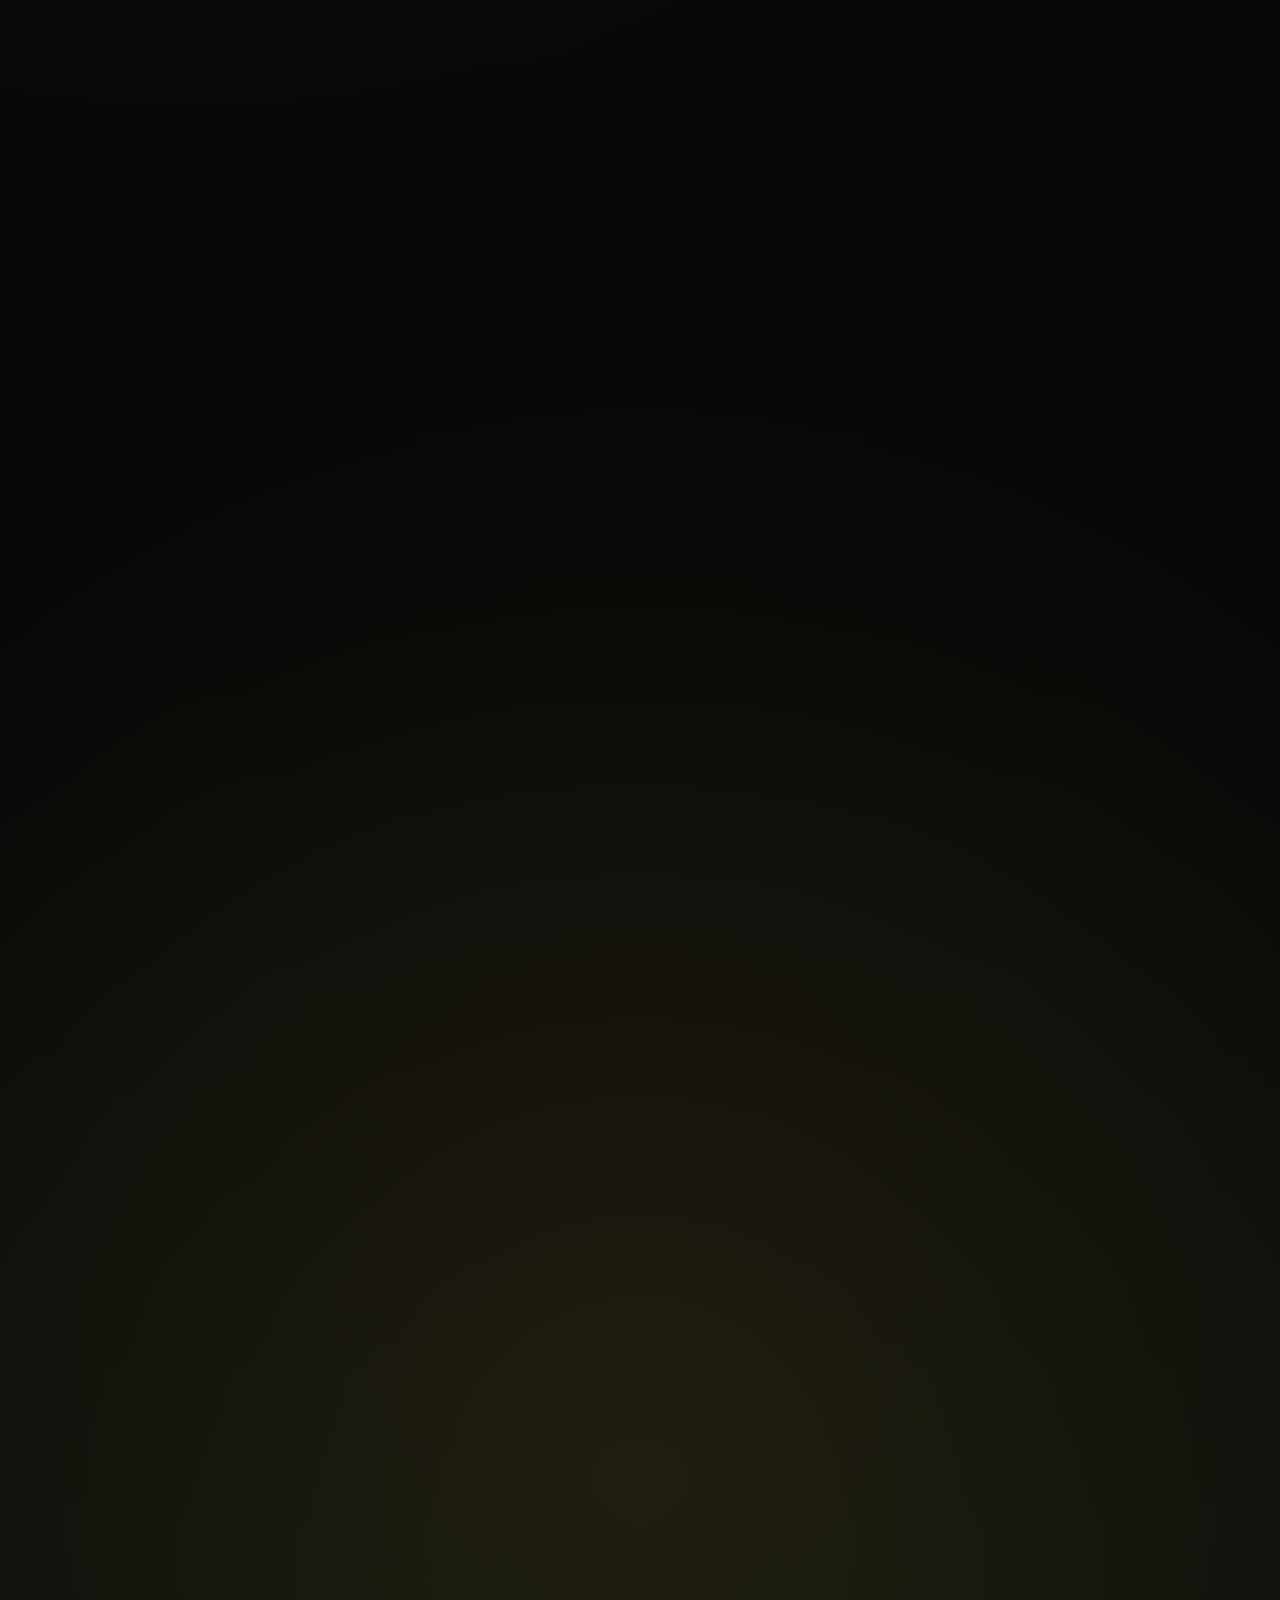
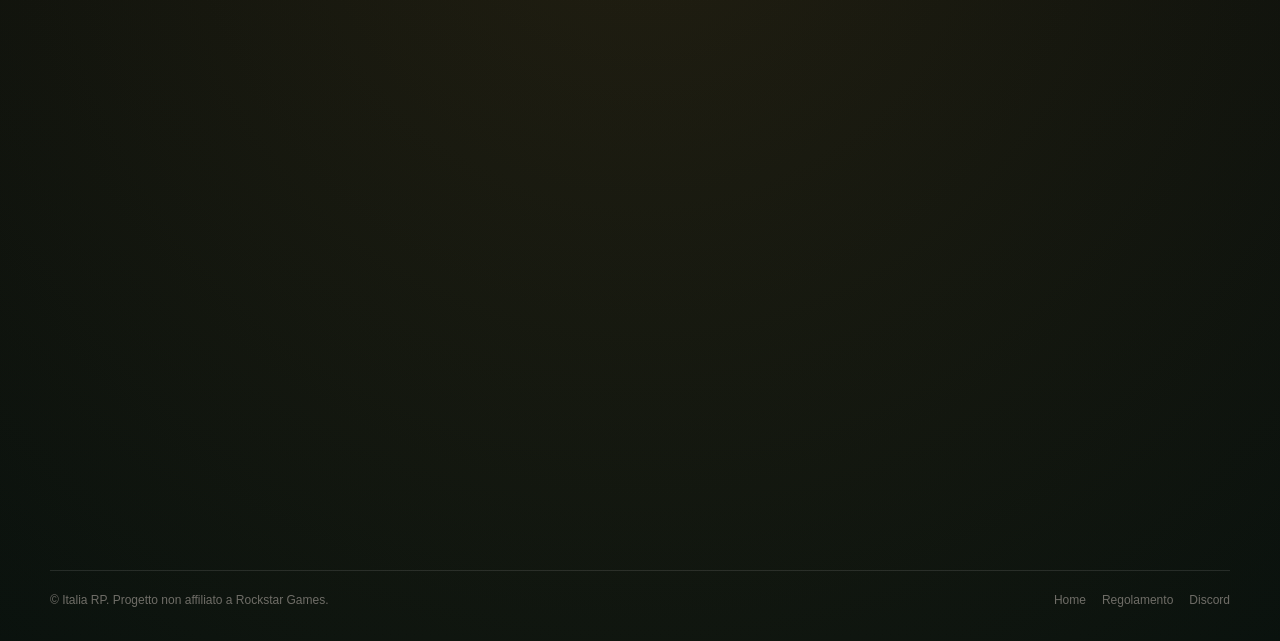
==== commit 56f21ed8: "Add files via upload" ====
--- a/shop.html
+++ b/shop.html
@@ -16,13 +16,13 @@
   <main>
     <section class="page-hero"><div class="container reveal visible"><div class="eyebrow">Store ufficiale</div><h1>Shop</h1><p>Scegli tra proprietà, pacchetti VIP, attività e fazioni. Dopo l’acquisto, apri un ticket Discord per completare l’attivazione.</p></div></section>
     <section class="section-tight"><div class="container">
-      <div class="notice reveal"><span>ⓘ</span><div><strong>Consegna gestita dallo staff.</strong> Gli accrediti settimanali VIP e le attivazioni vengono effettuati manualmente. Conserva la ricevuta PayPal e apri un ticket sul Discord.</div></div>
+      <div class="notice reveal"><span>ⓘ</span><div><strong>Consegna gestita dallo staff.</strong> I pagamenti vengono aperti tramite PayPal.Me. Conserva la ricevuta e l’ID transazione: lo staff verificherà manualmente il pagamento prima dell’attivazione.</div></div>
       <div class="shop-grid" data-shop-grid></div>
     </div></section>
     <section class="section"><div class="container"><div class="card-grid">
-      <article class="info-card reveal" style="--accent:rgba(0,112,186,.22)"><span class="number">01</span><h3>Pagamento PayPal</h3><p>Le card supportano pagamenti singoli e abbonamenti VIP ogni 30 giorni tramite PayPal.</p></article>
-      <article class="info-card reveal" style="--accent:rgba(227,164,68,.22)"><span class="number">02</span><h3>Attivazione su Discord</h3><p>Dopo il pagamento apri un ticket, allega la ricevuta e indica il prodotto acquistato.</p></article>
-      <article class="info-card reveal" style="--accent:rgba(61,143,45,.22)"><span class="number">03</span><h3>Consegna manuale</h3><p>Proprietà, targhe, ruoli e accrediti vengono verificati e consegnati direttamente dallo staff.</p></article>
+      <article class="info-card reveal" style="--accent:rgba(0,112,186,.22)"><span class="number">01</span><h3>Pagamento PayPal.Me</h3><p>Il pulsante apre il profilo ufficiale PayPal.Me di Italia RP con l’importo già impostato.</p></article>
+      <article class="info-card reveal" style="--accent:rgba(227,164,68,.22)"><span class="number">02</span><h3>Codice richiesta</h3><p>Il checkout crea un codice univoco e prepara automaticamente il testo da inviare nel ticket.</p></article>
+      <article class="info-card reveal" style="--accent:rgba(61,143,45,.22)"><span class="number">03</span><h3>Verifica manuale</h3><p>Proprietà, targhe, ruoli e VIP vengono consegnati soltanto dopo il controllo della ricevuta PayPal.</p></article>
     </div></div></section>
   </main>
 
--- a/assets/css/style.css
+++ b/assets/css/style.css
@@ -866,3 +866,269 @@
   min-width: 0;
   min-height: 39px;
 }
+
+/* Checkout PayPal.Me — Italia RP */
+.shop-action-paypal {
+  gap: 9px;
+  border-color: rgba(227,164,68,.42);
+  background:
+    linear-gradient(90deg, rgba(45,124,34,.95) 0 8px, transparent 8px calc(100% - 8px), rgba(216,35,39,.95) calc(100% - 8px)),
+    linear-gradient(135deg, #f5e8c7, #d99a38);
+  color: #17130c;
+  box-shadow: 0 12px 30px rgba(227,164,68,.12), inset 0 1px rgba(255,255,255,.58);
+}
+
+.shop-action-paypal:hover {
+  filter: brightness(1.06) saturate(1.03);
+  border-color: rgba(255,220,148,.78);
+}
+
+.paypal-mark {
+  display: grid;
+  place-items: center;
+  width: 24px;
+  height: 24px;
+  border-radius: 8px;
+  background: #123f73;
+  color: #fff;
+  font-family: Arial, sans-serif;
+  font-size: .9rem;
+  font-weight: 950;
+  font-style: italic;
+  box-shadow: 0 4px 10px rgba(0,0,0,.2);
+}
+
+.shop-action-ticket {
+  background: linear-gradient(135deg, rgba(37,38,33,.96), rgba(18,19,16,.96));
+  border-color: rgba(227,164,68,.34);
+  color: var(--gold-light);
+}
+
+body.checkout-open { overflow: hidden; }
+
+.checkout-dialog {
+  width: min(590px, calc(100vw - 28px));
+  max-height: min(880px, calc(100dvh - 28px));
+  margin: auto;
+  padding: 0;
+  overflow: auto;
+  border: 1px solid rgba(255,255,255,.13);
+  border-radius: 25px;
+  background:
+    radial-gradient(circle at 10% 5%, rgba(45,124,34,.15), transparent 29%),
+    radial-gradient(circle at 92% 8%, rgba(216,35,39,.14), transparent 28%),
+    linear-gradient(155deg, #171813, #090a08 72%);
+  color: #f5f0e5;
+  box-shadow: 0 40px 120px rgba(0,0,0,.72), inset 0 1px rgba(255,255,255,.05);
+}
+
+.checkout-dialog::backdrop {
+  background: rgba(3,4,3,.8);
+  backdrop-filter: blur(9px);
+}
+
+.checkout-dialog[open] { animation: checkout-in .25s ease both; }
+.checkout-dialog.checkout-shake { animation: checkout-shake .28s ease; }
+
+@keyframes checkout-in {
+  from { opacity: 0; transform: translateY(18px) scale(.975); }
+  to { opacity: 1; transform: none; }
+}
+
+@keyframes checkout-shake {
+  0%, 100% { transform: translateX(0); }
+  30% { transform: translateX(-7px); }
+  65% { transform: translateX(7px); }
+}
+
+.checkout-accent {
+  height: 5px;
+  background: linear-gradient(90deg, var(--green) 0 33%, #f1eee2 33% 66%, var(--red) 66%);
+}
+
+.checkout-close {
+  position: absolute;
+  top: 18px;
+  right: 18px;
+  z-index: 4;
+  width: 38px;
+  height: 38px;
+  border: 1px solid rgba(255,255,255,.12);
+  border-radius: 50%;
+  background: rgba(255,255,255,.045);
+  color: #d8d4ca;
+  font-size: 1.45rem;
+  line-height: 1;
+  cursor: pointer;
+  transition: .18s ease;
+}
+
+.checkout-close:hover { background: rgba(255,255,255,.1); color: #fff; transform: rotate(5deg); }
+
+.checkout-brand {
+  display: flex;
+  align-items: center;
+  gap: 11px;
+  padding: 24px 25px 15px;
+}
+
+.checkout-brand img { width: 48px; height: 48px; object-fit: contain; }
+.checkout-brand div { display: grid; gap: 2px; }
+.checkout-brand span { color: var(--gold-light); font-size: .57rem; font-weight: 900; letter-spacing: .2em; }
+.checkout-brand strong { font-size: .93rem; letter-spacing: .05em; }
+
+.checkout-product {
+  display: flex;
+  align-items: flex-end;
+  justify-content: space-between;
+  gap: 20px;
+  margin: 0 25px;
+  padding: 22px 0;
+  border-top: 1px solid rgba(255,255,255,.08);
+  border-bottom: 1px solid rgba(255,255,255,.08);
+}
+
+.checkout-kicker { color: var(--green-light); font-size: .62rem; font-weight: 900; text-transform: uppercase; letter-spacing: .14em; }
+.checkout-product h2 { margin: 7px 0 7px; font-size: clamp(1.55rem, 5vw, 2.25rem); letter-spacing: -.035em; }
+.checkout-product p { max-width: 365px; margin: 0; color: var(--muted); font-size: .78rem; line-height: 1.55; }
+.checkout-price { flex: 0 0 auto; color: #f4d795; font-size: 1.55rem; font-weight: 950; letter-spacing: -.04em; }
+
+.checkout-reference {
+  display: flex;
+  align-items: center;
+  justify-content: space-between;
+  gap: 14px;
+  margin: 18px 25px 0;
+  padding: 12px 14px;
+  border: 1px dashed rgba(227,164,68,.28);
+  border-radius: 13px;
+  background: rgba(227,164,68,.055);
+}
+
+.checkout-reference > span { color: #aaa69d; font-size: .68rem; text-transform: uppercase; letter-spacing: .1em; }
+.checkout-reference > div { display: flex; align-items: center; gap: 9px; }
+.checkout-reference strong { color: var(--gold-light); font-family: ui-monospace, SFMono-Regular, Menlo, monospace; font-size: .78rem; letter-spacing: .04em; }
+.checkout-reference button { padding: 6px 9px; border: 1px solid rgba(255,255,255,.1); border-radius: 8px; background: rgba(255,255,255,.05); color: #d8d4ca; font-size: .65rem; cursor: pointer; }
+
+.checkout-field {
+  display: grid;
+  gap: 8px;
+  margin: 16px 25px 0;
+}
+
+.checkout-field > span { color: #d7d3c9; font-size: .72rem; font-weight: 800; }
+.checkout-field small { color: #77746d; font-weight: 600; }
+.checkout-field input {
+  width: 100%;
+  min-height: 45px;
+  padding: 0 14px;
+  border: 1px solid rgba(255,255,255,.11);
+  border-radius: 12px;
+  outline: none;
+  background: rgba(255,255,255,.04);
+  color: #fff;
+  font: inherit;
+  font-size: .82rem;
+  transition: border-color .18s ease, box-shadow .18s ease;
+}
+.checkout-field input:focus { border-color: rgba(227,164,68,.62); box-shadow: 0 0 0 3px rgba(227,164,68,.09); }
+
+.checkout-steps {
+  display: grid;
+  gap: 9px;
+  margin: 18px 25px 0;
+}
+.checkout-steps > div { display: flex; align-items: center; gap: 11px; }
+.checkout-steps > div > span {
+  display: grid;
+  place-items: center;
+  flex: 0 0 25px;
+  width: 25px;
+  height: 25px;
+  border: 1px solid rgba(255,255,255,.12);
+  border-radius: 8px;
+  background: rgba(255,255,255,.045);
+  color: var(--gold-light);
+  font-size: .69rem;
+  font-weight: 950;
+}
+.checkout-steps p { margin: 0; color: #aaa79f; font-size: .72rem; line-height: 1.4; }
+
+.checkout-confirm {
+  display: flex;
+  align-items: flex-start;
+  gap: 10px;
+  margin: 18px 25px 0;
+  padding: 12px 13px;
+  border: 1px solid rgba(61,143,45,.2);
+  border-radius: 12px;
+  background: rgba(61,143,45,.055);
+  color: #c9c7be;
+  font-size: .7rem;
+  line-height: 1.45;
+  cursor: pointer;
+}
+.checkout-confirm input { margin-top: 2px; accent-color: var(--green-light); }
+
+.checkout-actions { display: grid; gap: 9px; padding: 18px 25px 7px; }
+.checkout-pay,
+.checkout-ticket,
+.checkout-discord {
+  min-height: 50px;
+  border-radius: 14px;
+  font-family: inherit;
+  cursor: pointer;
+  transition: transform .18s ease, filter .18s ease, opacity .18s ease, border-color .18s ease;
+}
+
+.checkout-pay {
+  display: grid;
+  grid-template-columns: auto 1fr auto;
+  align-items: center;
+  gap: 11px;
+  padding: 8px 14px;
+  border: 1px solid rgba(255,220,143,.62);
+  background: linear-gradient(135deg, #f6e4aa, #e6ad42);
+  color: #151109;
+  box-shadow: 0 15px 35px rgba(227,164,68,.16), inset 0 1px rgba(255,255,255,.58);
+}
+.checkout-pay:hover { transform: translateY(-2px); filter: brightness(1.05); }
+.checkout-pay.is-disabled { opacity: .38; filter: grayscale(.55); cursor: not-allowed; transform: none; }
+.checkout-pay-icon { display: grid; place-items: center; width: 34px; height: 34px; border-radius: 10px; background: #123f73; color: #fff; font-size: 1.05rem; font-weight: 950; font-style: italic; }
+.checkout-pay > span:nth-child(2) { display: grid; line-height: 1; }
+.checkout-pay small { margin-bottom: 3px; font-size: .58rem; font-weight: 750; opacity: .72; }
+.checkout-pay strong { font-size: .95rem; letter-spacing: -.01em; }
+.checkout-pay b { font-size: .94rem; }
+
+.checkout-ticket,
+.checkout-discord {
+  display: flex;
+  align-items: center;
+  justify-content: center;
+  width: 100%;
+  padding: 0 15px;
+  border: 1px solid rgba(255,255,255,.12);
+  background: rgba(255,255,255,.045);
+  color: #dfdcd3;
+  font-size: .74rem;
+  font-weight: 850;
+}
+.checkout-ticket:hover,
+.checkout-discord:hover { transform: translateY(-1px); border-color: rgba(255,255,255,.25); background: rgba(255,255,255,.075); }
+.checkout-discord { border-color: rgba(61,143,45,.33); color: #a9d69d; }
+
+.checkout-note { margin: 4px 25px 24px; color: #6f6d67; font-size: .62rem; line-height: 1.45; text-align: center; }
+
+@media (max-width: 600px) {
+  .checkout-dialog { border-radius: 20px; }
+  .checkout-brand { padding: 20px 18px 12px; }
+  .checkout-product { align-items: flex-start; flex-direction: column; margin-inline: 18px; padding-block: 18px; }
+  .checkout-price { font-size: 1.35rem; }
+  .checkout-reference,
+  .checkout-field,
+  .checkout-steps,
+  .checkout-confirm { margin-left: 18px; margin-right: 18px; }
+  .checkout-reference { align-items: flex-start; flex-direction: column; }
+  .checkout-actions { padding-left: 18px; padding-right: 18px; }
+  .checkout-note { margin-left: 18px; margin-right: 18px; }
+}
